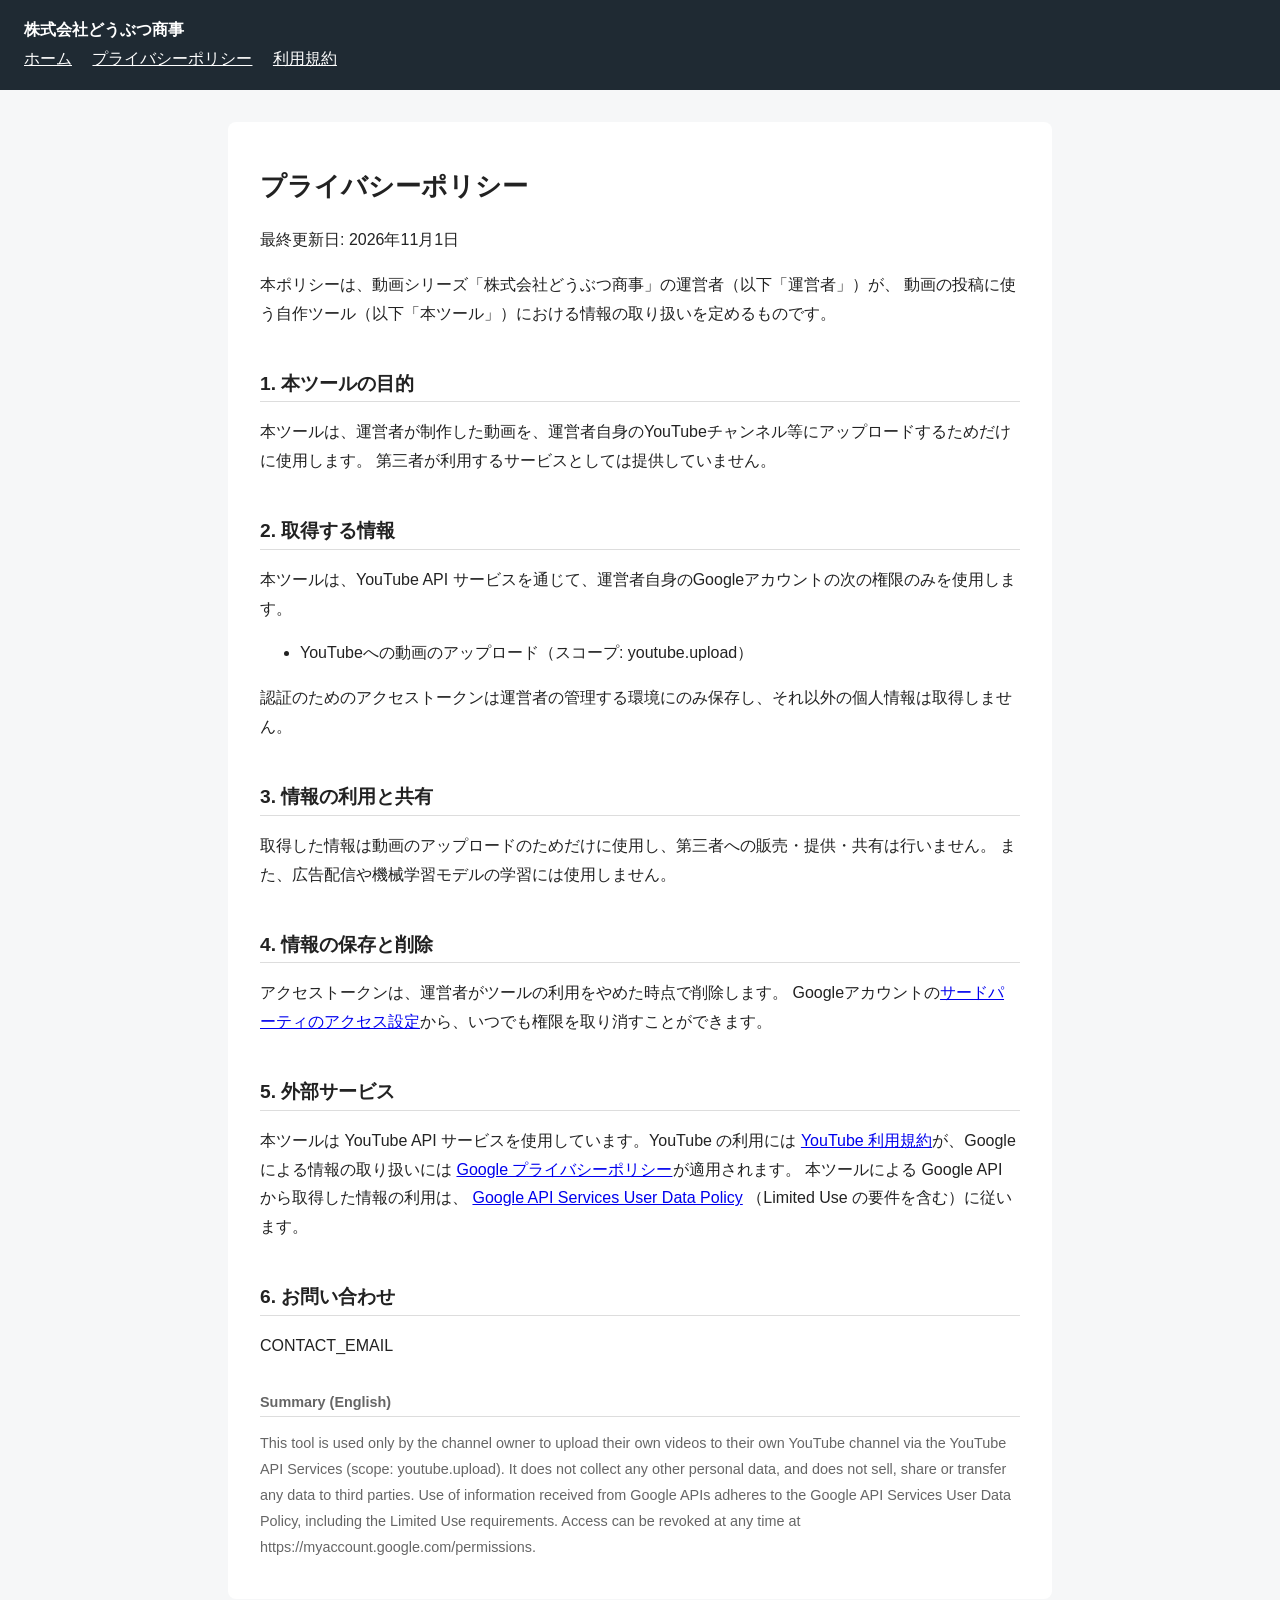
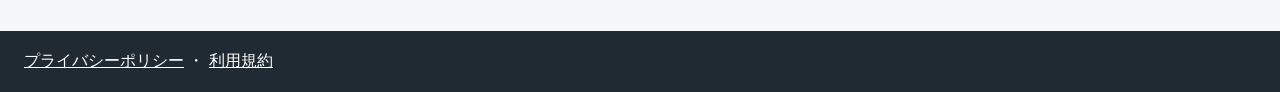
==== privacy.html @ 94dc75ea "Add files via upload" ====
<!DOCTYPE html>
<html lang="ja">
<head>
  <meta charset="utf-8">
  <meta name="viewport" content="width=device-width, initial-scale=1">
  <title>プライバシーポリシー | 株式会社どうぶつ商事</title>
  <link rel="stylesheet" href="style.css">
</head>
<body>
  <header>
    <strong>株式会社どうぶつ商事</strong>
    <nav>
      <a href="index.html">ホーム</a>
      <a href="privacy.html">プライバシーポリシー</a>
      <a href="terms.html">利用規約</a>
    </nav>
  </header>
  <main>
    <h1>プライバシーポリシー</h1>
    <p>最終更新日: 2026年11月1日</p>
    <p>
      本ポリシーは、動画シリーズ「株式会社どうぶつ商事」の運営者（以下「運営者」）が、
      動画の投稿に使う自作ツール（以下「本ツール」）における情報の取り扱いを定めるものです。
    </p>

    <h2>1. 本ツールの目的</h2>
    <p>
      本ツールは、運営者が制作した動画を、運営者自身のYouTubeチャンネル等にアップロードするためだけに使用します。
      第三者が利用するサービスとしては提供していません。
    </p>

    <h2>2. 取得する情報</h2>
    <p>
      本ツールは、YouTube API サービスを通じて、運営者自身のGoogleアカウントの次の権限のみを使用します。
    </p>
    <ul>
      <li>YouTubeへの動画のアップロード（スコープ: youtube.upload）</li>
    </ul>
    <p>
      認証のためのアクセストークンは運営者の管理する環境にのみ保存し、それ以外の個人情報は取得しません。
    </p>

    <h2>3. 情報の利用と共有</h2>
    <p>
      取得した情報は動画のアップロードのためだけに使用し、第三者への販売・提供・共有は行いません。
      また、広告配信や機械学習モデルの学習には使用しません。
    </p>

    <h2>4. 情報の保存と削除</h2>
    <p>
      アクセストークンは、運営者がツールの利用をやめた時点で削除します。
      Googleアカウントの<a href="https://myaccount.google.com/permissions">サードパーティのアクセス設定</a>から、いつでも権限を取り消すことができます。
    </p>

    <h2>5. 外部サービス</h2>
    <p>
      本ツールは YouTube API サービスを使用しています。YouTube の利用には
      <a href="https://www.youtube.com/t/terms">YouTube 利用規約</a>が、Google による情報の取り扱いには
      <a href="https://policies.google.com/privacy">Google プライバシーポリシー</a>が適用されます。
      本ツールによる Google API から取得した情報の利用は、
      <a href="https://developers.google.com/terms/api-services-user-data-policy">Google API Services User Data Policy</a>
      （Limited Use の要件を含む）に従います。
    </p>

    <h2>6. お問い合わせ</h2>
    <p>CONTACT_EMAIL</p>

    <h2 class="en">Summary (English)</h2>
    <p class="en">
      This tool is used only by the channel owner to upload their own videos to their own YouTube channel
      via the YouTube API Services (scope: youtube.upload). It does not collect any other personal data,
      and does not sell, share or transfer any data to third parties. Use of information received from
      Google APIs adheres to the Google API Services User Data Policy, including the Limited Use requirements.
      Access can be revoked at any time at https://myaccount.google.com/permissions.
    </p>
  </main>
  <footer>
    <a href="privacy.html">プライバシーポリシー</a> ・ <a href="terms.html">利用規約</a>
  </footer>
</body>
</html>
---- style.css ----
body {
  margin: 0;
  font-family: "Hiragino Sans", "Yu Gothic", "Meiryo", sans-serif;
  line-height: 1.8;
  color: #222;
  background: #f6f7f8;
}
header, footer {
  background: #1f2a33;
  color: #fff;
  padding: 16px 24px;
}
header a, footer a { color: #fff; }
nav a { margin-right: 16px; }
main {
  max-width: 760px;
  margin: 32px auto;
  padding: 24px 32px;
  background: #fff;
  border-radius: 8px;
}
h1 { font-size: 1.6em; }
h2 { font-size: 1.2em; margin-top: 2em; border-bottom: 1px solid #ddd; }
.en { color: #666; font-size: 0.9em; }
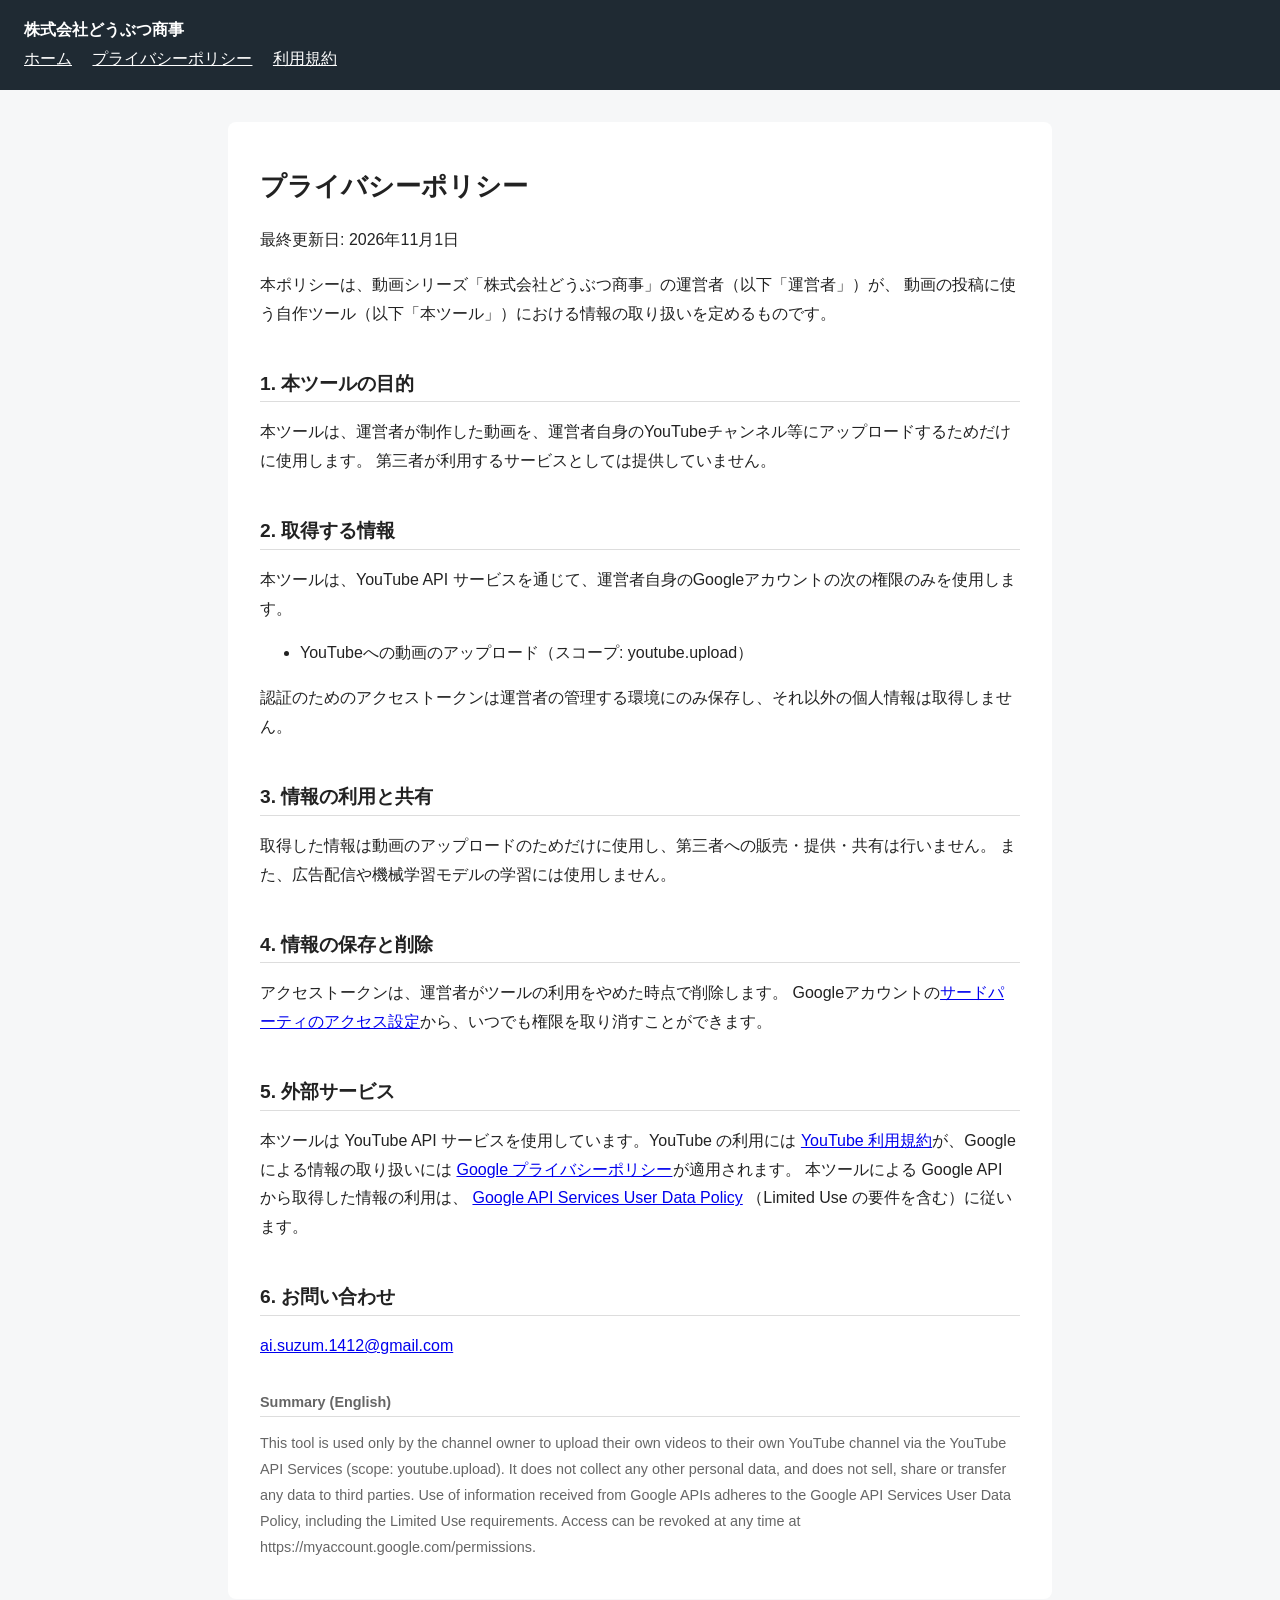
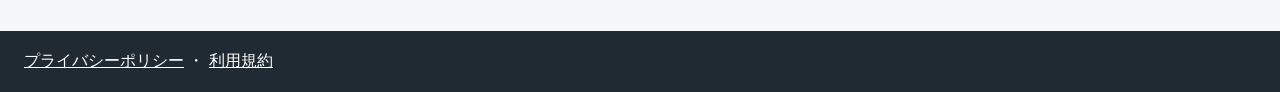
==== commit 9a50b655: "Add files via upload" ====
--- a/privacy.html
+++ b/privacy.html
@@ -63,7 +63,7 @@
     </p>
 
     <h2>6. お問い合わせ</h2>
-    <p>CONTACT_EMAIL</p>
+    <p><a href="mailto:ai.suzum.1412@gmail.com">ai.suzum.1412@gmail.com</a></p>
 
     <h2 class="en">Summary (English)</h2>
     <p class="en">
